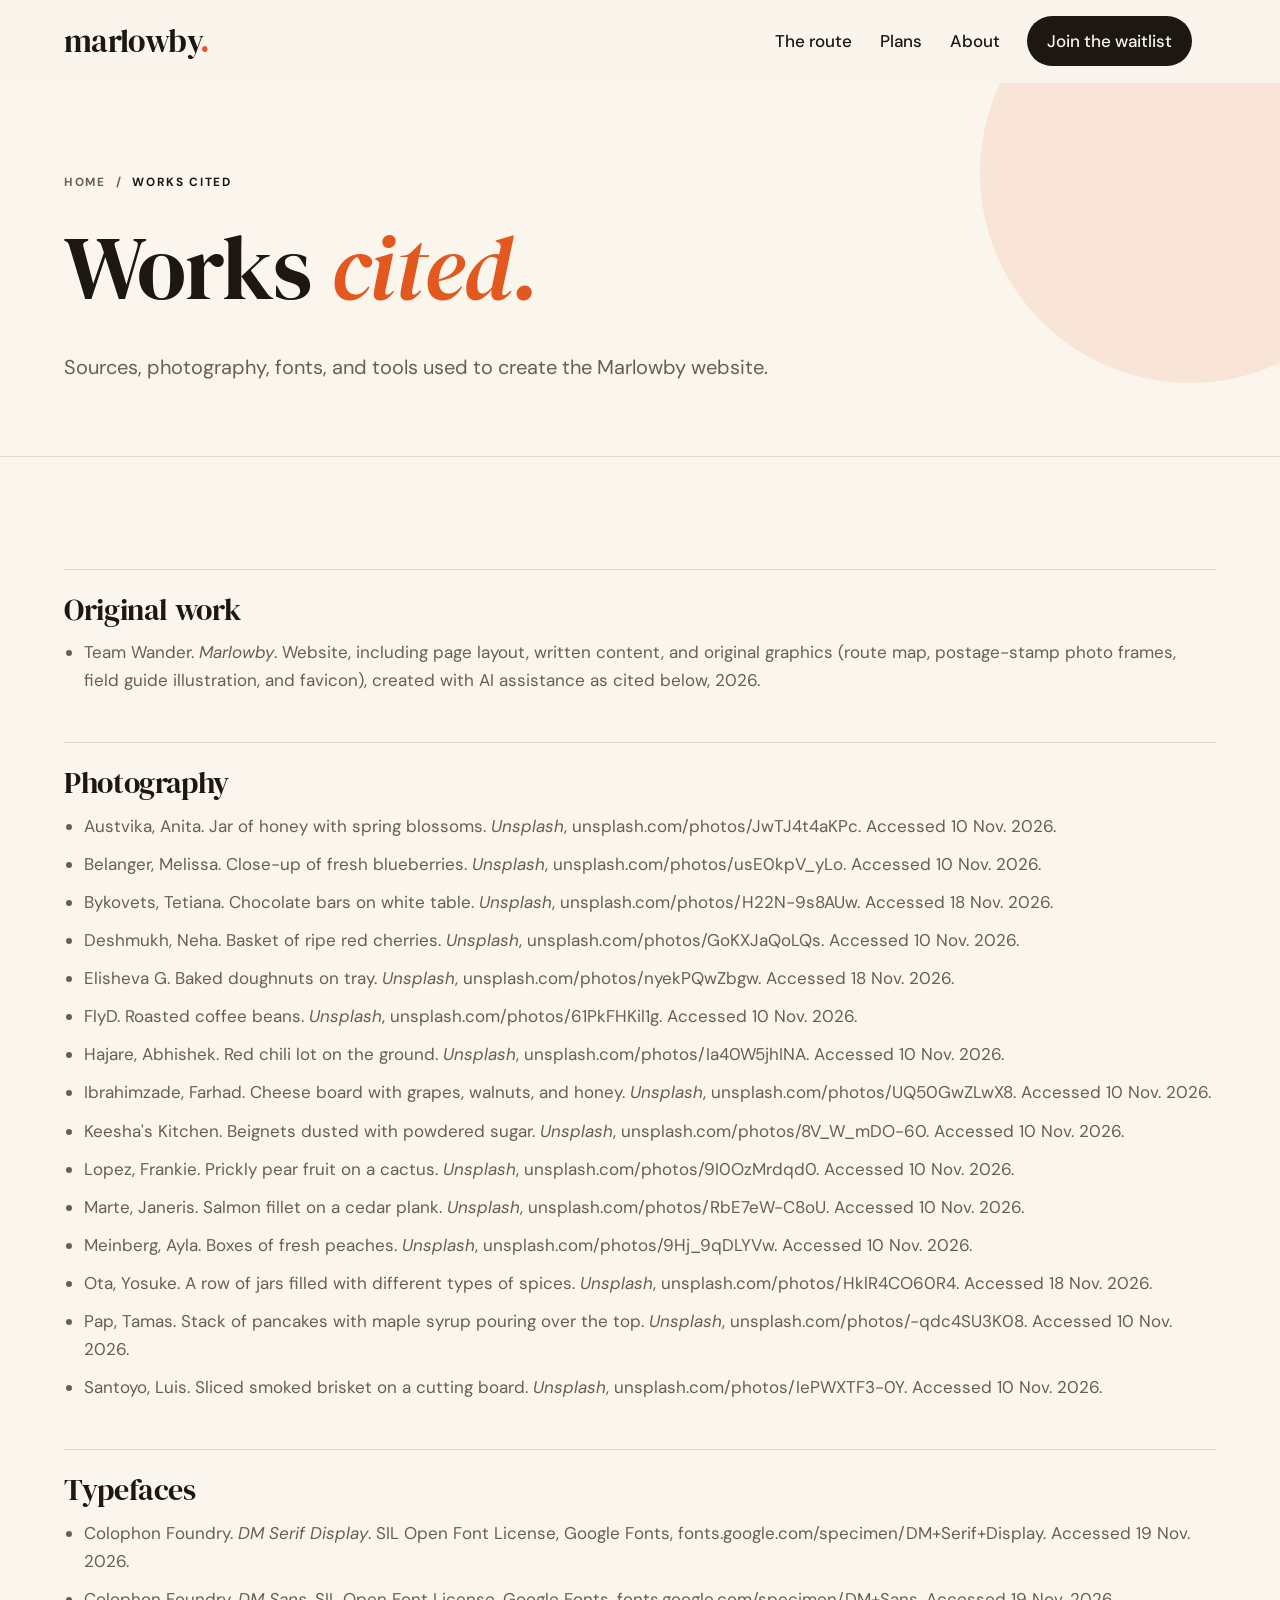
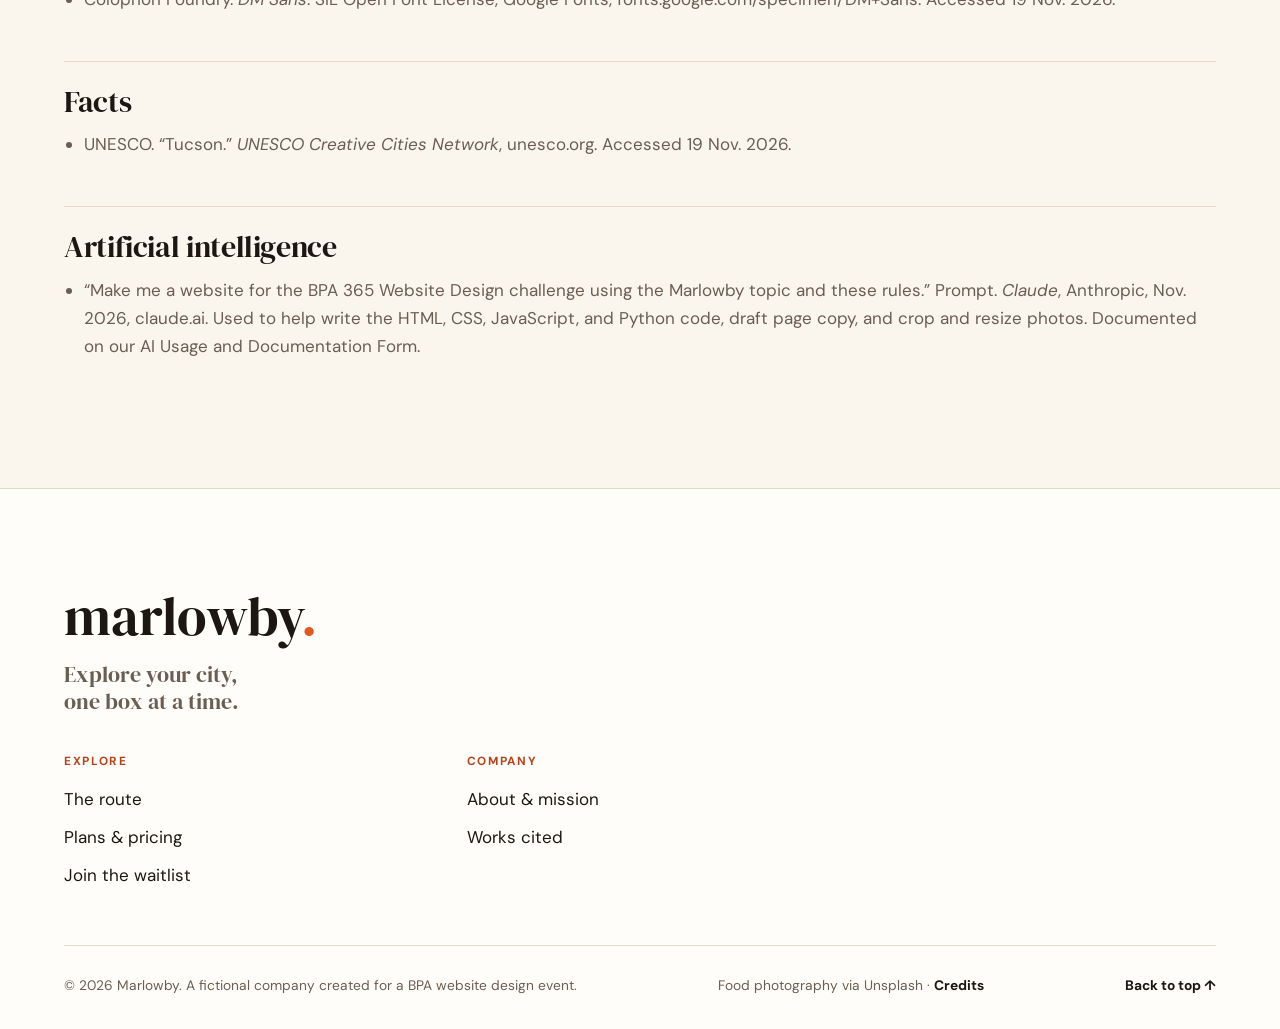
==== works-cited.html @ 443a0b16 "Add Marlowby website for BPA 365 Website Design and Development Team Static site (HTML, CSS, JavaScr" ====
<!doctype html>
<html lang="en">
  <head>
    <meta charset="utf-8">
    <meta name="viewport" content="width=device-width, initial-scale=1">
    <meta name="theme-color" content="#faf5ed">
    <meta name="description" content="Sources, photography, fonts, and tools used to create the Marlowby website.">
    <meta property="og:title" content="Works Cited — Marlowby">
    <meta property="og:description" content="Sources, photography, fonts, and tools used to create the Marlowby website.">
    <meta property="og:type" content="website">
    <title>Works Cited — Marlowby</title>
    <link rel="icon" href="images/favicon.svg" type="image/svg+xml">
    <link rel="preconnect" href="https://fonts.googleapis.com">
    <link rel="preconnect" href="https://fonts.gstatic.com" crossorigin>
    <link rel="stylesheet" href="https://fonts.googleapis.com/css2?family=DM+Sans:ital,wght@0,400..800;1,400&amp;family=DM+Serif+Display:ital@0;1&amp;display=swap">
    <link rel="stylesheet" href="css/styles.css">
    <script src="js/data.js" defer></script>
    <script src="js/main.js" defer></script>
  </head>
  <body>
    <a class="skip-link" href="#main">Skip to content</a>
    <header class="site-header">
      <a class="wordmark" href="index.html" aria-label="Marlowby home">marlowby<span>.</span></a>
      <nav class="primary-nav" id="primary-nav" aria-label="Main navigation">
        <a href="route.html">The route</a>
        <a href="plans.html">Plans</a>
        <a href="about.html">About</a>
        <a class="nav-cta" href="join.html">Join the waitlist</a>
      </nav>
      <div class="header-tools">
        <button class="menu-toggle" type="button" aria-expanded="false" aria-controls="primary-nav">
          <span class="menu-toggle-label">Menu</span><span class="menu-icon" aria-hidden="true"><i></i><i></i></span>
        </button>
      </div>
    </header>

    <main id="main" tabindex="-1">
      <header class="page-header">
        <div class="inner">
          <nav class="breadcrumb" aria-label="Breadcrumb"><a href="index.html">Home</a><span aria-hidden="true">/</span><span aria-current="page">Works cited</span></nav>
          <h1>Works <em>cited.</em></h1>
          <p class="lede">Sources, photography, fonts, and tools used to create the Marlowby website.</p>
        </div>
      </header>

      <section class="section section-sm">
        <div class="inner narrow cited">
          <h2>Original work</h2>
          <ul><li>Team Wander. <em>Marlowby</em>. Website, including page layout, written content, and original graphics (route map, postage-stamp photo frames, field guide illustration, and favicon), created with AI assistance as cited below, 2026.</li></ul>
          <h2>Photography</h2>
          <ul>
            <li>Austvika, Anita. Jar of honey with spring blossoms. <em>Unsplash</em>, unsplash.com/photos/JwTJ4t4aKPc. Accessed 10 Nov. 2026.</li>
            <li>Belanger, Melissa. Close-up of fresh blueberries. <em>Unsplash</em>, unsplash.com/photos/usE0kpV_yLo. Accessed 10 Nov. 2026.</li>
            <li>Bykovets, Tetiana. Chocolate bars on white table. <em>Unsplash</em>, unsplash.com/photos/H22N-9s8AUw. Accessed 18 Nov. 2026.</li>
            <li>Deshmukh, Neha. Basket of ripe red cherries. <em>Unsplash</em>, unsplash.com/photos/GoKXJaQoLQs. Accessed 10 Nov. 2026.</li>
            <li>Elisheva G. Baked doughnuts on tray. <em>Unsplash</em>, unsplash.com/photos/nyekPQwZbgw. Accessed 18 Nov. 2026.</li>
            <li>FlyD. Roasted coffee beans. <em>Unsplash</em>, unsplash.com/photos/61PkFHKil1g. Accessed 10 Nov. 2026.</li>
            <li>Hajare, Abhishek. Red chili lot on the ground. <em>Unsplash</em>, unsplash.com/photos/Ia40W5jhINA. Accessed 10 Nov. 2026.</li>
            <li>Ibrahimzade, Farhad. Cheese board with grapes, walnuts, and honey. <em>Unsplash</em>, unsplash.com/photos/UQ50GwZLwX8. Accessed 10 Nov. 2026.</li>
            <li>Keesha's Kitchen. Beignets dusted with powdered sugar. <em>Unsplash</em>, unsplash.com/photos/8V_W_mDO-60. Accessed 10 Nov. 2026.</li>
            <li>Lopez, Frankie. Prickly pear fruit on a cactus. <em>Unsplash</em>, unsplash.com/photos/9I0OzMrdqd0. Accessed 10 Nov. 2026.</li>
            <li>Marte, Janeris. Salmon fillet on a cedar plank. <em>Unsplash</em>, unsplash.com/photos/RbE7eW-C8oU. Accessed 10 Nov. 2026.</li>
            <li>Meinberg, Ayla. Boxes of fresh peaches. <em>Unsplash</em>, unsplash.com/photos/9Hj_9qDLYVw. Accessed 10 Nov. 2026.</li>
            <li>Ota, Yosuke. A row of jars filled with different types of spices. <em>Unsplash</em>, unsplash.com/photos/HklR4CO60R4. Accessed 18 Nov. 2026.</li>
            <li>Pap, Tamas. Stack of pancakes with maple syrup pouring over the top. <em>Unsplash</em>, unsplash.com/photos/-qdc4SU3K08. Accessed 10 Nov. 2026.</li>
            <li>Santoyo, Luis. Sliced smoked brisket on a cutting board. <em>Unsplash</em>, unsplash.com/photos/IePWXTF3-0Y. Accessed 10 Nov. 2026.</li>
          </ul>
          <h2>Typefaces</h2>
          <ul>
            <li>Colophon Foundry. <em>DM Serif Display</em>. SIL Open Font License, Google Fonts, fonts.google.com/specimen/DM+Serif+Display. Accessed 19 Nov. 2026.</li>
            <li>Colophon Foundry. <em>DM Sans</em>. SIL Open Font License, Google Fonts, fonts.google.com/specimen/DM+Sans. Accessed 19 Nov. 2026.</li>
          </ul>
          <h2>Facts</h2>
          <ul><li>UNESCO. “Tucson.” <em>UNESCO Creative Cities Network</em>, unesco.org. Accessed 19 Nov. 2026.</li></ul>
          <h2>Artificial intelligence</h2>
          <ul><li>“Make me a website for the BPA 365 Website Design challenge using the Marlowby topic and these rules.” Prompt. <em>Claude</em>, Anthropic, Nov. 2026, claude.ai. Used to help write the HTML, CSS, JavaScript, and Python code, draft page copy, and crop and resize photos. Documented on our AI Usage and Documentation Form.</li></ul>
        </div>
      </section>

    </main>
    <footer class="site-footer">
      <div class="footer-top">
        <div class="footer-brand">
          <a class="footer-big" href="index.html" aria-label="Marlowby home">marlowby<span>.</span></a>
          <p>Explore your city,<br>one box at a time.</p>
        </div>
        <nav class="footer-col" aria-label="Explore">
          <h2>Explore</h2>
          <a href="route.html">The route</a>
          <a href="plans.html">Plans &amp; pricing</a>
          <a href="join.html">Join the waitlist</a>
        </nav>
        <nav class="footer-col" aria-label="Company">
          <h2>Company</h2>
          <a href="about.html">About &amp; mission</a>
          <a href="works-cited.html">Works cited</a>
        </nav>
      </div>
      <div class="footer-bottom">
        <span>© 2026 Marlowby. A fictional company created for a BPA website design event.</span>
        <span>Food photography via Unsplash · <a href="works-cited.html">Credits</a></span>
        <a href="#main">Back to top ↑</a>
      </div>
    </footer>
  </body>
</html>
---- css/styles.css ----
/* ==========================================================================
   Marlowby — styles.css   (hand-written, no framework)
   1 Tokens · 2 Base · 3 Header · 4 Buttons · 5 Shared blocks · 6 Home
   7 Stamps & photo cards · 8 Route & map · 9 City · 10 Plans & finder
   11 Inner pages · 12 Forms · 13 Search · 14 Footer · 15 Motion
   ========================================================================== */

/* 1. Tokens */
:root {
  --paper: #faf5ed;
  --paper-2: #f3eadb;
  --card: #fffdf9;
  --ink: #1c1713;
  --ink-2: #2a221c;
  --muted: #6a5e54;
  --line: #e5d9c7;
  --orange: #e2581f;        /* brand orange: fills, large type */
  --orange-text: #b5431a;   /* orange for small text on paper (AA) */
  --orange-deep: #9c3714;
  --orange-soft: #fbe1d2;
  --cream: #fff4e8;
  --field-border: #cdbda6;
  --map-dot: #d6c3a8;
  /* "Band" sections (feature blocks) and "hot" sections (highlight blocks).
     Light mode keeps them beige and white; dark mode turns them brown and orange. */
  --band-bg: var(--card);
  --band-fg: var(--ink);
  --band-muted: var(--muted);
  --band-line: var(--line);
  --hot-bg: var(--paper-2);
  --hot-fg: var(--ink);
  --hot-accent: var(--orange-text);
  --cta-bg: var(--ink);
  --cta-fg: var(--paper);
  --header-bg: rgba(250, 245, 237, .95);
  color-scheme: light;

  --serif: "DM Serif Display", "Iowan Old Style", Georgia, serif;
  --sans: "DM Sans", system-ui, -apple-system, "Segoe UI", Roboto, sans-serif;
  --pad: clamp(20px, 5vw, 72px);
  --max: 1280px;
  --ease: cubic-bezier(.22, 1, .36, 1);
}

/* 2. Base */
*, *::before, *::after { box-sizing: border-box; }
html { scroll-behavior: smooth; scroll-padding-top: 96px; -webkit-text-size-adjust: 100%; }
body { margin: 0; background: var(--paper); color: var(--ink); font: 400 1.0625rem/1.65 var(--sans); -webkit-font-smoothing: antialiased; }
img { display: block; max-width: 100%; height: auto; }
a { color: inherit; text-underline-offset: 3px; }
p { margin: 0 0 1em; }
p:last-child { margin-bottom: 0; }
h1, h2, h3 { font-family: var(--serif); font-weight: 400; line-height: 1.02; letter-spacing: -0.012em; margin: 0 0 .45em; text-wrap: balance; }
h1 { font-size: clamp(3.1rem, 7.6vw, 6.8rem); line-height: .94; }
h2 { font-size: clamp(2.3rem, 4.8vw, 4rem); }
h3 { font-size: 1.6rem; line-height: 1.12; }
h1 em, h2 em { color: var(--orange); }
ul, ol { margin: 0; padding: 0; }
button, input, select { font: inherit; color: inherit; }
::selection { background: var(--orange); color: #fff; }
:focus-visible { outline: 3px solid var(--orange); outline-offset: 3px; }
main:focus { outline: none; }
.sr-only { position: absolute !important; width: 1px; height: 1px; margin: -1px; padding: 0; overflow: hidden; clip: rect(0 0 0 0); white-space: nowrap; border: 0; }
.skip-link { position: absolute; left: 16px; top: -80px; z-index: 100; padding: 12px 18px; background: var(--ink); color: var(--paper); font-weight: 600; text-decoration: none; }
.skip-link:focus { top: 12px; }

.section { padding: clamp(84px, 10vw, 144px) var(--pad); }
.section > .inner, .inner { max-width: var(--max); margin-inline: auto; }
.section-sm { padding-top: clamp(40px, 5vw, 64px); }
.tint { background: var(--paper-2); }
.ink { background: var(--band-bg); color: var(--band-fg); border-block: 1px solid var(--band-line); }
.ink h2 em, .ink h1 em { color: var(--orange-text); }
.orange { background: var(--hot-bg); color: var(--hot-fg); }
.orange h2 em { color: var(--hot-accent); }
.center { text-align: center; }
.lede { font-size: 1.18rem; color: var(--muted); max-width: 52ch; }
.ink .lede, .ink p { color: var(--band-muted); }
.fine { font-size: .9rem; color: var(--muted); margin-top: 28px; }
.gap-lg { margin-bottom: clamp(40px, 5vw, 64px); }

.label, .kicker, .eyebrow, .breadcrumb, .chip, .meta {
  font-family: var(--sans); font-size: .74rem; font-weight: 700; letter-spacing: .14em; text-transform: uppercase;
}
.kicker { display: flex; align-items: center; gap: 14px; margin-bottom: 32px; color: var(--muted); }
.kicker b { color: var(--orange-text); font-weight: 700; }
.kicker i { width: 56px; height: 1.5px; background: currentColor; opacity: .5; }
.ink .kicker { color: var(--band-muted); }
.ink .kicker b { color: var(--orange-text); }
.orange .kicker { color: var(--ink); }
.orange .kicker b, .join-copy .kicker b { color: var(--hot-accent); }
.join-copy .kicker { color: var(--hot-fg); }
.chip { display: inline-flex; align-items: center; gap: 10px; padding: 8px 14px 8px 10px; border-radius: 999px; background: var(--card); border: 1px solid var(--line); color: var(--ink); }
.chip .dot { width: 9px; height: 9px; border-radius: 50%; background: var(--orange); box-shadow: 0 0 0 0 rgba(226, 88, 31, .6); animation: pulse 2s infinite; }
@keyframes pulse { to { box-shadow: 0 0 0 10px rgba(226, 88, 31, 0); } }

.heading-row { display: grid; grid-template-columns: 1.15fr .85fr; gap: 28px 64px; align-items: end; margin-bottom: clamp(44px, 6vw, 72px); }
.heading-row h2 { margin: 0; }
.heading-row p { color: var(--muted); font-size: 1.12rem; max-width: 46ch; margin: 0; }
.ink .heading-row p { color: var(--band-muted); }
@media (max-width: 860px) { .heading-row { grid-template-columns: 1fr; } }

/* 3. Announcement & header */
.announcement { display: flex; justify-content: space-between; align-items: center; gap: 16px; flex-wrap: wrap; padding: 10px var(--pad); background: var(--hot-bg); color: var(--hot-fg); font-size: .88rem; font-weight: 500; border-bottom: 1px solid var(--line); }
.announcement p { margin: 0; }
.announcement a { font-weight: 700; text-decoration: none; }
.announcement a:hover { text-decoration: underline; }
.site-header { position: sticky; top: 0; z-index: 50; display: flex; align-items: center; gap: 24px; padding: 16px var(--pad); background: var(--header-bg); border-bottom: 1px solid transparent; transition: border-color .3s, padding .3s; }
.site-header.is-scrolled { border-bottom-color: var(--line); padding-block: 10px; }
.wordmark { font-family: var(--serif); font-size: 2rem; line-height: 1; text-decoration: none; letter-spacing: -0.02em; }
.wordmark span { color: var(--orange); }
.primary-nav { display: flex; align-items: center; gap: 2px; margin-left: auto; }
.primary-nav a { padding: 9px 13px; border-radius: 999px; font-weight: 500; text-decoration: none; transition: background-color .2s, color .2s; }
.primary-nav a:hover { background: var(--paper-2); }
.primary-nav a[aria-current="page"] { color: var(--orange-text); }
.primary-nav a[aria-current="page"]:not(.nav-cta) { text-decoration: underline; text-decoration-thickness: 2px; text-underline-offset: 7px; }
.primary-nav .nav-cta { margin-left: 12px; padding: 11px 20px; background: var(--cta-bg); color: var(--cta-fg); }
.primary-nav .nav-cta:hover, .primary-nav .nav-cta[aria-current="page"] { background: var(--orange); color: #1c1713; }
.header-tools { display: flex; align-items: center; gap: 8px; }
.icon-button { display: grid; place-items: center; width: 44px; height: 44px; border-radius: 50%; border: 1px solid var(--line); background: var(--card); text-decoration: none; transition: border-color .2s; }
.icon-button:hover, .icon-button[aria-current="page"] { border-color: var(--ink); }
.menu-toggle { display: none; align-items: center; gap: 10px; min-height: 44px; padding: 0 16px; border: 1px solid var(--ink); border-radius: 999px; background: transparent; font-weight: 700; cursor: pointer; }
.menu-icon { display: grid; gap: 5px; width: 18px; }
.menu-icon i { display: block; height: 2px; background: currentColor; transition: transform .3s var(--ease); }
.menu-toggle[aria-expanded="true"] .menu-icon i:first-child { transform: translateY(3.5px) rotate(45deg); }
.menu-toggle[aria-expanded="true"] .menu-icon i:last-child { transform: translateY(-3.5px) rotate(-45deg); }
@media (max-width: 1000px) {
  .menu-toggle { display: inline-flex; }
  .header-tools { margin-left: auto; }
  .primary-nav { position: absolute; top: 100%; left: 0; right: 0; display: none; flex-direction: column; align-items: stretch; gap: 0; padding: 8px var(--pad) 28px; background: var(--paper); border-bottom: 1px solid var(--line); box-shadow: 0 24px 40px -24px rgba(28, 23, 19, .35); }
  .primary-nav.is-open { display: flex; }
  .primary-nav a { padding: 14px 0; border-radius: 0; border-bottom: 1px solid var(--line); font-family: var(--serif); font-size: 1.7rem; }
  .primary-nav a:hover { background: none; color: var(--orange-text); }
  .primary-nav .nav-cta { margin: 20px 0 0; padding: 15px 20px; border: 0; border-radius: 999px; text-align: center; font-family: var(--sans); font-size: 1rem; }
}
@media (max-width: 520px) {
  .announcement { justify-content: center; text-align: center; }
  .announcement a { display: none; }
  .menu-toggle-label { display: none; }
  .menu-toggle { width: 44px; padding: 0; justify-content: center; }
  .wordmark { font-size: 1.7rem; }
}

/* 4. Buttons */
.button { display: inline-flex; align-items: center; justify-content: center; gap: 10px; min-height: 54px; padding: 14px 28px; border-radius: 999px; border: 1.5px solid transparent; font-weight: 700; text-decoration: none; cursor: pointer; transition: background-color .2s, color .2s, transform .2s var(--ease), box-shadow .2s; }
.button:hover { transform: translateY(-2px); }
.button-orange { background: var(--cta-bg); color: var(--cta-fg); }
.button-orange:hover { background: var(--orange); color: #1c1713; }
.button-ink { background: var(--ink); color: var(--paper); }
.button-ink:hover { background: var(--orange); color: #1c1713; }
.button-line { border-color: var(--ink); color: var(--ink); background: transparent; }
.button-line:hover { background: var(--ink); color: var(--paper); }
.button-cream { background: var(--cream); color: var(--ink); }
.button-cream:hover { background: var(--orange); }
.button-line-light { border-color: var(--band-fg); color: var(--band-fg); background: transparent; }
.button-line-light:hover { background: var(--band-fg); color: var(--band-bg); }
.button-block { width: 100%; }
.button:disabled { opacity: .6; cursor: wait; transform: none; }
.text-link { display: inline-flex; gap: 8px; font-weight: 700; color: var(--orange-text); text-decoration: none; border-bottom: 2px solid currentColor; padding-bottom: 2px; }
.text-link:hover { color: var(--ink); }
.ink .text-link { color: var(--orange-text); }
.ink .text-link:hover { color: var(--band-fg); }

/* 5. Shared blocks */
.page-header { padding: clamp(48px, 7vw, 104px) var(--pad) clamp(44px, 6vw, 72px); border-bottom: 1px solid var(--line); position: relative; overflow: hidden; }
.page-header .inner { position: relative; z-index: 1; }
.page-header h1 { font-size: clamp(3rem, 7vw, 6rem); max-width: 13ch; }
.page-header .lede { margin-top: 26px; font-size: 1.25rem; }
.page-header::after { content: ""; position: absolute; right: -120px; top: -120px; width: 420px; height: 420px; border-radius: 50%; background: var(--orange); opacity: .1; }
.breadcrumb { display: flex; flex-wrap: wrap; gap: 10px; color: var(--muted); margin-bottom: 34px; }
.breadcrumb a { text-decoration: none; }
.breadcrumb a:hover { color: var(--orange-text); text-decoration: underline; }
.breadcrumb [aria-current] { color: var(--ink); }

.marquee { overflow: hidden; background: var(--hot-bg); color: var(--hot-fg); padding: 20px 0; border-block: 1.5px solid var(--hot-fg); }
.marquee-track { display: flex; gap: 32px; width: max-content; animation: marquee 48s linear infinite; font-family: var(--serif); font-style: italic; font-size: clamp(1.8rem, 3.4vw, 2.8rem); white-space: nowrap; line-height: 1.1; }
.marquee-track span:nth-child(even) { font-style: normal; color: var(--hot-accent); }
@keyframes marquee { to { transform: translateX(-50%); } }
.marquee:hover .marquee-track { animation-play-state: paused; }

.numbered { list-style: none; display: grid; grid-template-columns: repeat(3, 1fr); border-top: 1.5px solid var(--ink); }
.numbered li { padding: 32px 32px 8px 0; }
.numbered li + li { padding-left: 32px; border-left: 1px solid var(--line); }
.numbered .num { display: block; font-family: var(--serif); font-size: 3.6rem; line-height: 1; color: var(--orange); margin-bottom: 18px; }
.numbered h3 { font-size: 1.9rem; }
.numbered p { color: var(--muted); }
.ink .numbered { border-top-color: var(--band-line); }
.ink .numbered li + li { border-left-color: var(--band-line); }
.numbered-4 { grid-template-columns: repeat(4, 1fr); }
@media (max-width: 1000px) { .numbered-4 { grid-template-columns: repeat(2, 1fr); } .numbered-4 li:nth-child(3) { padding-left: 0; border-left: 0; } .numbered-4 li:nth-child(n+3) { border-top: 1px solid var(--line); } }
@media (max-width: 760px) {
  .numbered, .numbered-4 { grid-template-columns: 1fr; }
  .numbered li + li { padding-left: 0; border-left: 0; border-top: 1px solid var(--line); }
  .ink .numbered li + li { border-top-color: var(--band-line); }
  .numbered li { padding-bottom: 24px; }
}

.cta-band { display: flex; justify-content: space-between; align-items: flex-end; gap: 32px; flex-wrap: wrap; padding: clamp(72px, 9vw, 120px) var(--pad); background: var(--hot-bg); color: var(--hot-fg); }
.cta-band h2 { margin: 0; max-width: 16ch; }
.cta-band h2 em { color: var(--hot-accent); }
.cta-band .label { display: block; margin-bottom: 18px; }
.cta-actions { display: flex; flex-wrap: wrap; gap: 12px; }

.info-grid { display: grid; grid-template-columns: repeat(4, 1fr); gap: 0; border-top: 1.5px solid var(--ink); }
.info-grid > div { padding: 28px 24px 28px 0; }
.info-grid > div + div { padding-left: 24px; border-left: 1px solid var(--line); }
.info-grid .label { color: var(--orange-text); display: block; margin-bottom: 10px; }
.info-grid h3 { font-size: 1.45rem; }
.info-grid p { color: var(--muted); }
@media (max-width: 960px) { .info-grid { grid-template-columns: 1fr 1fr; } .info-grid > div:nth-child(3) { padding-left: 0; border-left: 0; } .info-grid > div:nth-child(n+3) { border-top: 1px solid var(--line); } }
@media (max-width: 560px) { .info-grid { grid-template-columns: 1fr; } .info-grid > div + div { padding-left: 0; border-left: 0; border-top: 1px solid var(--line); } }

/* 6. Home */
.hero { display: grid; grid-template-columns: 1fr 1.02fr; gap: clamp(36px, 5vw, 88px); align-items: center; padding: clamp(36px, 5vw, 72px) var(--pad) clamp(72px, 8vw, 112px); max-width: calc(var(--max) + var(--pad) * 2); margin-inline: auto; }
.hero > * { min-width: 0; }
.hero h1 { margin: 28px 0 0; }
.hero-deck { font-size: 1.25rem; color: var(--muted); max-width: 40ch; margin: 30px 0 38px; }
.hero-actions { display: flex; flex-wrap: wrap; align-items: center; gap: 14px 26px; }
.hero-stats { list-style: none; display: flex; flex-wrap: wrap; gap: 0; margin-top: 48px; border-top: 1px solid var(--line); }
.hero-stats li { flex: 1 1 0; min-width: 88px; padding: 18px 18px 0 0; }
.hero-stats li + li { padding-left: 18px; border-left: 1px solid var(--line); }
.hero-stats strong { display: block; font-family: var(--serif); font-weight: 400; font-size: 2.3rem; line-height: 1; color: var(--orange-text); }
.hero-stats span { font-size: .92rem; color: var(--muted); }
.hero-media { position: relative; padding: 0 0 48px 48px; }
.hero-media::before { content: ""; position: absolute; left: 0; bottom: 0; width: 72%; height: 78%; background: var(--hot-bg); border: 1px solid var(--line); border-radius: 4px; }
.hero-photo { position: relative; aspect-ratio: 4 / 4.6; overflow: hidden; background: var(--paper-2); border-radius: 4px; box-shadow: 0 40px 70px -40px rgba(28, 23, 19, .55); }
.hero-photo img { width: 100%; height: 100%; object-fit: cover; }
.hero-card { position: absolute; left: 0; bottom: 0; z-index: 2; width: min(300px, 70%); padding: 20px 22px; background: var(--card); box-shadow: 0 24px 40px -22px rgba(28, 23, 19, .5); }
.hero-card .label { color: var(--orange-text); display: block; margin-bottom: 8px; }
.hero-card strong { display: block; font-family: var(--serif); font-weight: 400; font-size: 1.6rem; line-height: 1.1; margin-bottom: 6px; }
.hero-card p { font-size: .92rem; color: var(--muted); }
.hero-stamp { position: absolute; top: -42px; right: -26px; z-index: 2; width: 138px; height: 138px; display: grid; place-items: center; border-radius: 50%; background: var(--ink); color: var(--paper); }
.hero-stamp svg { position: absolute; inset: 0; animation: spin 26s linear infinite; }
.hero-stamp text { font: 700 9px var(--sans); letter-spacing: .06em; text-transform: uppercase; fill: var(--paper); }
.hero-stamp i { font-style: normal; font-size: 2rem; color: var(--orange); }
@keyframes spin { to { transform: rotate(360deg); } }
@media (max-width: 920px) {
  .hero { grid-template-columns: 1fr; }
  .hero-media { max-width: 560px; width: 100%; margin: 12px auto 0; padding: 0 0 36px 28px; }
  .hero-stamp { width: 108px; height: 108px; right: -6px; top: -30px; }
}

.idea-grid { display: grid; grid-template-columns: 1.1fr .9fr; gap: 32px 72px; margin-bottom: clamp(56px, 7vw, 88px); }
.idea-grid h2 { margin: 0; }
.idea-text { font-size: 1.18rem; color: var(--muted); }
.idea-text .text-link { margin-top: 12px; }
@media (max-width: 860px) { .idea-grid { grid-template-columns: 1fr; } }

.rail-wrap { position: relative; }
.rail { scroll-padding-inline: var(--pad); display: grid; grid-auto-flow: column; grid-auto-columns: clamp(250px, 26vw, 330px); gap: 22px; overflow-x: auto; scroll-snap-type: x mandatory; padding: 12px var(--pad) 28px; margin-inline: calc(var(--pad) * -1); scrollbar-width: thin; scrollbar-color: var(--orange) transparent; }
.rail > * { scroll-snap-align: start; }
.rail-controls { display: flex; gap: 10px; }
.rail-controls button { display: grid; place-items: center; width: 52px; height: 52px; border-radius: 50%; border: 1.5px solid var(--ink); background: transparent; font-size: 1.2rem; cursor: pointer; transition: background-color .2s, color .2s; }
.rail-controls button:hover { background: var(--ink); color: var(--paper); }
.rail-head { display: flex; justify-content: space-between; align-items: flex-end; gap: 24px; flex-wrap: wrap; margin-bottom: 36px; }
.rail-head h2 { margin: 0; }

.inside-grid { display: grid; grid-template-columns: repeat(4, 1fr); gap: 22px; }
.inside-card { display: flex; flex-direction: column; }
.inside-card:nth-child(even) { margin-top: 56px; }
.inside-photo { aspect-ratio: 4 / 5; overflow: hidden; background: var(--paper-2); margin-bottom: 18px; border-radius: 3px; position: relative; }
.inside-photo img { width: 100%; height: 100%; object-fit: cover; transition: transform .7s var(--ease); }
.inside-card:hover .inside-photo img { transform: scale(1.06); }
.inside-card .meta { display: flex; justify-content: space-between; color: var(--muted); margin-bottom: 10px; }
.inside-card .meta span:first-child { color: var(--orange-text); }
.inside-card p { color: var(--muted); }
@media (max-width: 960px) { .inside-grid { grid-template-columns: 1fr 1fr; } .inside-card:nth-child(even) { margin-top: 0; } }
@media (max-width: 520px) { .inside-grid { grid-template-columns: 1fr; } }

/* The field guide booklet, drawn in CSS */
.booklet { position: relative; aspect-ratio: 4 / 5; display: grid; place-items: center; background: var(--hot-bg); border: 1px solid var(--line); border-radius: 3px; margin-bottom: 18px; overflow: hidden; }
.booklet::before { content: ""; position: absolute; inset: 0; background: repeating-linear-gradient(0deg, transparent 0 22px, rgba(28, 23, 19, .07) 22px 23px); }
.booklet-cover { position: relative; width: 62%; aspect-ratio: 3 / 4; background: #fff4e8; color: #1c1713; padding: 16px 14px; display: flex; flex-direction: column; justify-content: space-between; box-shadow: 10px 12px 0 #1c1713; transform: rotate(-4deg); transition: transform .5s var(--ease); }
.inside-card:hover .booklet-cover, .booklet-hover:hover .booklet-cover { transform: rotate(0deg) translateY(-4px); }
.booklet-cover .label { font-size: .58rem; color: #b5431a; }
.booklet-cover strong { font-family: var(--serif); font-weight: 400; font-size: clamp(1.2rem, 2vw, 1.7rem); line-height: 1; margin-bottom: 6px; }
.booklet-cover span:last-child { font-size: .64rem; font-weight: 700; letter-spacing: .1em; }
.booklet-art { display: block; flex: 1; margin: 10px 0; border: 1.5px solid #1c1713; background: radial-gradient(circle at 70% 40%, var(--orange) 0 16%, transparent 17%), repeating-linear-gradient(-45deg, transparent 0 6px, rgba(226, 88, 31, .28) 6px 7px); }

.makers-band { display: grid; grid-template-columns: 1fr 1fr; gap: clamp(40px, 6vw, 96px); align-items: center; }
.stat-grid { list-style: none; display: grid; grid-template-columns: 1fr 1fr; border-top: 1.5px solid var(--ink); }
.stat-grid li { padding: 26px 22px 26px 0; border-bottom: 1px solid var(--line); }
.stat-grid li:nth-child(even) { padding: 26px 0 26px 22px; border-left: 1px solid var(--line); }
.stat-grid strong { display: block; font-family: var(--serif); font-weight: 400; font-size: clamp(2.4rem, 4.4vw, 3.4rem); line-height: 1; color: var(--orange-text); margin-bottom: 8px; }
.stat-grid span { color: var(--muted); }
@media (max-width: 860px) { .makers-band { grid-template-columns: 1fr; } }

.join-band { display: grid; grid-template-columns: 1fr 1fr; background: var(--hot-bg); }
.join-photo { position: relative; min-height: 640px; background: var(--paper-2); }
.join-photo img { position: absolute; inset: 0; width: 100%; height: 100%; object-fit: cover; }
.join-photo .note { position: absolute; left: 28px; bottom: 28px; padding: 14px 18px; background: #1c1713; color: #f6eee2; font-size: .76rem; font-weight: 700; letter-spacing: .16em; line-height: 1.5; }
.join-copy { padding: clamp(64px, 8vw, 120px) var(--pad); color: var(--hot-fg); }
.join-copy h2 em { color: var(--hot-accent); }
.join-copy > p { font-size: 1.15rem; max-width: 46ch; margin-bottom: 32px; }
@media (max-width: 960px) { .join-band { grid-template-columns: 1fr; } .join-photo { min-height: 340px; } }

/* 7. Stamp photo cards (original stamp frame around each food photo) */
.stamp-card { display: block; text-decoration: none; color: inherit; }
.stamp {
  position: relative; padding: 12px;
  background: radial-gradient(circle at 7px 7px, transparent 4.3px, var(--card) 4.8px) -7px -7px / 14px 14px;
  filter: drop-shadow(0 14px 18px rgba(28, 23, 19, .18));
  transition: transform .45s var(--ease);
}
.stamp-card:hover .stamp, .stamp-card:focus-visible .stamp { transform: rotate(-2deg) translateY(-6px); }
.stamp-frame { position: relative; aspect-ratio: 4 / 5; overflow: hidden; background: var(--paper-2); outline: 1.5px solid rgba(28, 23, 19, .85); outline-offset: -1px; }
.stamp-frame img { width: 100%; height: 100%; object-fit: cover; }
.stamp-frame::after { content: ""; position: absolute; inset: 0; background: linear-gradient(180deg, rgba(28, 23, 19, .55), transparent 28%, transparent 58%, rgba(28, 23, 19, .78)); pointer-events: none; }
.stamp-top, .stamp-bottom { position: absolute; left: 14px; right: 14px; z-index: 1; color: #fff; }
.stamp-top { top: 12px; display: flex; justify-content: space-between; font-size: .68rem; font-weight: 700; letter-spacing: .14em; }
.stamp-bottom { bottom: 14px; }
.stamp-bottom strong { display: block; font-family: var(--serif); font-weight: 400; font-size: 1.75rem; line-height: 1; }
.stamp-bottom span { font-size: .72rem; font-weight: 700; letter-spacing: .14em; text-transform: uppercase; opacity: .9; }
.postmark { position: absolute; right: -12px; top: 30%; z-index: 1; width: 88px; height: 88px; border-radius: 50%; border: 2px solid var(--orange); display: grid; place-items: center; text-align: center; color: var(--orange); background: rgba(255, 253, 249, .9); font-size: .54rem; font-weight: 800; letter-spacing: .12em; line-height: 1.45; transform: rotate(-12deg); }
.postmark::before { content: ""; position: absolute; inset: 5px; border-radius: 50%; border: 1px solid var(--orange); }
.stamp-info { padding: 18px 4px 0; }
.stamp-info .meta { display: flex; justify-content: space-between; color: var(--muted); margin-bottom: 6px; }
.stamp-info .meta span:first-child { color: var(--orange-text); }
.stamp-info p { color: var(--muted); font-size: .97rem; }
.stamp-card:hover h3 { color: var(--orange-text); }
.stamp-info h3 { transition: color .2s; margin-bottom: 4px; }
.stamp-lg .stamp { padding: 16px; background-position: -9px -9px; background-size: 18px 18px; background-image: radial-gradient(circle at 9px 9px, transparent 5.5px, var(--card) 6px); }
.stamp-lg .stamp-bottom strong { font-size: 2.4rem; }
.stamp-lg .postmark { width: 116px; height: 116px; font-size: .66rem; right: -20px; }

/* 8. Route & map */
.map-layout { display: grid; grid-template-columns: 1.55fr 1fr; gap: 28px; align-items: stretch; }
.map-layout > * { min-width: 0; }
.map-card { padding: clamp(16px, 3vw, 32px); background: var(--card); border: 1px solid var(--line); border-radius: 4px; }
.map { position: relative; aspect-ratio: 1000 / 560; }
.map-svg { position: absolute; inset: 0; width: 100%; height: 100%; }
.map-land { fill: var(--paper-2); stroke: var(--line); stroke-width: 2; stroke-linejoin: round; }
.map-svg pattern circle { fill: var(--map-dot); }
.map-pins { list-style: none; position: absolute; inset: 0; }
.map-pin { position: absolute; transform: translate(-50%, -50%); }
.map-pin:hover, .map-pin:focus-within { z-index: 2; }
.map-pin button { display: grid; place-items: center; width: 38px; height: 38px; border-radius: 50%; border: 2px solid var(--ink); background: var(--card); color: var(--ink); font: 700 .82rem/1 var(--sans); cursor: pointer; transition: transform .2s var(--ease), background-color .2s, color .2s; }
.map-pin button:hover { transform: scale(1.12); }
.map-pin button[aria-pressed="true"] { background: var(--orange); color: #1c1713; border-color: var(--ink); transform: scale(1.22); box-shadow: 0 0 0 7px rgba(226, 88, 31, .22); }
.map-label { position: absolute; left: 50%; top: calc(100% + 8px); transform: translateX(-50%); white-space: nowrap; padding: 4px 9px; background: var(--ink); color: var(--paper); font-size: .76rem; font-weight: 700; pointer-events: none; opacity: 0; transition: opacity .2s; }
.map-pin button:hover + .map-label, .map-pin button:focus-visible + .map-label, .map-pin button[aria-pressed="true"] + .map-label { opacity: 1; }
.map-caption { margin-top: 16px; font-size: .86rem; color: var(--muted); }
@media (max-width: 600px) { .map-pin button { width: 26px; height: 26px; font-size: .66rem; border-width: 1.5px; } .map-label { display: none; } }
.preview { display: flex; flex-direction: column; background: var(--band-bg); color: var(--band-fg); border: 1px solid var(--band-line); border-radius: 4px; overflow: hidden; }
.preview-photo { aspect-ratio: 16 / 10; background: var(--paper-2); position: relative; overflow: hidden; }
.preview-photo img { width: 100%; height: 100%; object-fit: cover; }
.preview-body { padding: 26px 28px 30px; display: flex; flex-direction: column; flex: 1; }
.preview .label { color: var(--orange-text); }
.preview h3 { font-size: clamp(2rem, 3.4vw, 2.6rem); margin: 8px 0 6px; }
.preview-theme { font-family: var(--serif); font-style: italic; font-size: 1.2rem; color: var(--band-muted); }
.preview ul { list-style: none; display: flex; flex-wrap: wrap; gap: 8px; margin: 20px 0 24px; }
.preview li { padding: 6px 12px; border: 1px solid var(--band-line); border-radius: 999px; font-size: .88rem; }
.preview .text-link { margin-top: auto; align-self: flex-start; }
.preview.is-changing .preview-body > *, .preview.is-changing .preview-photo img { animation: fadeUp .45s var(--ease); }
@keyframes fadeUp { from { opacity: 0; transform: translateY(8px); } }
@media (max-width: 960px) { .map-layout { grid-template-columns: 1fr; } }

.filter-bar { display: flex; flex-wrap: wrap; align-items: center; gap: 8px; margin-bottom: 36px; }
.filter-bar button { min-height: 44px; padding: 8px 20px; border: 1.5px solid var(--line); border-radius: 999px; background: var(--card); font-weight: 700; cursor: pointer; transition: border-color .2s; }
.filter-bar button:hover { border-color: var(--ink); }
.filter-bar button[aria-pressed="true"] { background: var(--ink); border-color: var(--ink); color: var(--paper); }
.filter-count { margin: 0 0 0 auto; color: var(--muted); }
@media (max-width: 640px) { .filter-count { width: 100%; margin: 8px 0 0; } }
.stamp-grid { display: grid; grid-template-columns: repeat(4, minmax(0, 1fr)); gap: 44px 28px; }
.stamp-grid .is-hidden { display: none; }
@media (max-width: 1060px) { .stamp-grid { grid-template-columns: repeat(3, 1fr); } }
@media (max-width: 760px) { .stamp-grid { grid-template-columns: repeat(2, minmax(0, 1fr)); gap: 32px 16px; } .stamp-grid .postmark { display: none; } .stamp-grid .stamp-bottom strong { font-size: 1.3rem; } }

/* 9. City page */
.city-hero { display: grid; grid-template-columns: 1.25fr 1fr; gap: clamp(36px, 6vw, 96px); align-items: center; }
.city-hero h1 { margin: 22px 0 0; }
.city-hero h1 span { color: var(--muted); font-style: italic; }
.city-hero .stamp-lg { max-width: 400px; width: 100%; justify-self: end; transform: rotate(3deg); }
@media (max-width: 860px) { .city-hero { grid-template-columns: 1fr; } .city-hero .stamp-lg { justify-self: start; max-width: 300px; } }
.find-list { list-style: none; display: grid; grid-template-columns: 1fr 1fr; border-top: 1.5px solid var(--ink); counter-reset: find; }
.find-list li { position: relative; padding: 30px 32px 30px 64px; border-bottom: 1px solid var(--line); counter-increment: find; }
.find-list li::before { content: "0" counter(find); position: absolute; left: 0; top: 30px; font-family: var(--serif); font-size: 2.2rem; line-height: 1; color: var(--orange); }
.find-list li:nth-child(even) { border-left: 1px solid var(--line); padding-left: 96px; }
.find-list li:nth-child(even)::before { left: 32px; }
.find-list .label { color: var(--orange-text); display: block; margin-bottom: 8px; }
.find-list h3 { font-size: 1.9rem; margin-bottom: 6px; }
.find-list p { color: var(--muted); }
@media (max-width: 700px) { .find-list { grid-template-columns: 1fr; } .find-list li:nth-child(n) { border-left: 0; padding: 26px 0 26px 56px; } .find-list li:nth-child(n)::before { left: 0; top: 26px; } }
.story-grid { display: grid; grid-template-columns: 1.2fr .8fr; gap: clamp(40px, 6vw, 96px); }
.story-text p:first-child { font-family: var(--serif); font-size: clamp(1.5rem, 2.6vw, 2.1rem); line-height: 1.28; color: var(--band-fg); }
.story-text p + p { margin-top: 24px; font-size: 1.1rem; }
.guide-notes { margin: 0; align-self: end; border-top: 1px solid var(--band-line); }
.guide-notes div { padding: 22px 0; border-bottom: 1px solid var(--band-line); }
.guide-notes dt { font-size: .72rem; font-weight: 700; letter-spacing: .14em; text-transform: uppercase; color: var(--orange-text); margin-bottom: 6px; }
.guide-notes dd { margin: 0; font-family: var(--serif); font-size: 1.4rem; line-height: 1.25; color: var(--band-fg); }
@media (max-width: 860px) { .story-grid { grid-template-columns: 1fr; } }
.pager { display: grid; grid-template-columns: 1fr 1fr; gap: 16px; }
.pager a { display: grid; grid-template-columns: 76px 1fr; gap: 18px; align-items: center; padding: 14px; border: 1px solid var(--line); background: var(--card); text-decoration: none; transition: border-color .2s, transform .3s var(--ease); }
.pager a:hover { border-color: var(--ink); transform: translateY(-3px); }
.pager img, .pager .thumb { width: 76px; height: 76px; object-fit: cover; background: var(--paper-2); }
.pager .label { color: var(--orange-text); display: block; margin-bottom: 4px; }
.pager strong { font-family: var(--serif); font-weight: 400; font-size: 1.6rem; line-height: 1.1; }
.pager .next { grid-template-columns: 1fr 76px; text-align: right; }
.pager .next img, .pager .next .thumb { order: 2; }
@media (max-width: 640px) { .pager { grid-template-columns: 1fr; } }
.credit { font-size: .82rem; color: var(--muted); margin-top: 18px; }

/* 10. Plans & plan finder */
.plan-cards { display: grid; grid-template-columns: repeat(3, 1fr); gap: 20px; align-items: stretch; }
.plan-card { display: flex; flex-direction: column; padding: 34px; background: var(--card); border: 1.5px solid var(--line); border-radius: 4px; transition: transform .3s var(--ease), border-color .3s; }
.plan-card:hover { transform: translateY(-4px); border-color: var(--ink); }
.plan-card.is-featured { background: var(--band-bg); color: var(--band-fg); border-color: var(--ink); box-shadow: 10px 10px 0 var(--line); }
.plan-top { display: flex; justify-content: space-between; align-items: center; gap: 10px; margin-bottom: 26px; }
.plan-top .label { color: var(--muted); }
.plan-card.is-featured .plan-top .label { color: var(--band-muted); }
.badge { padding: 6px 11px; background: var(--orange); color: #1c1713; font-size: .68rem; font-weight: 800; letter-spacing: .12em; text-transform: uppercase; }
.plan-card h3 { font-size: 2.4rem; margin-bottom: 4px; }
.price { display: flex; align-items: baseline; gap: 8px; margin: 22px 0 6px; }
.price strong { font-family: var(--serif); font-weight: 400; font-size: 4rem; line-height: .9; color: var(--orange-text); }
.plan-card.is-featured .price strong { color: var(--orange-text); }
.price span { color: var(--muted); font-weight: 600; }
.plan-card.is-featured .price span, .plan-card.is-featured .billing { color: var(--band-muted); }
.billing { color: var(--muted); font-size: .94rem; min-height: 1.6em; margin-bottom: 26px; }
.save { display: inline-block; margin-left: 6px; padding: 2px 8px; background: var(--orange-soft); color: var(--orange-text); font-size: .78rem; font-weight: 800; border-radius: 999px; }
.plan-card .button { margin-top: auto; }
.plan-card.is-featured .button-ink { background: var(--cta-bg); color: var(--cta-fg); }
.plan-card.is-featured .button-ink:hover { background: var(--orange); color: #1c1713; }
.plan-card ul { list-style: none; display: grid; gap: 10px; margin-top: 26px; padding-top: 22px; border-top: 1px solid var(--line); color: var(--muted); }
.plan-card.is-featured ul { border-top-color: var(--band-line); color: var(--band-muted); }
.plan-card li { display: flex; gap: 10px; }
.plan-card li::before { content: "✳"; color: var(--orange); font-size: .8rem; padding-top: 3px; }
@media (max-width: 960px) { .plan-cards { grid-template-columns: 1fr; max-width: 560px; margin-inline: auto; } }

.finder { display: grid; grid-template-columns: 1fr 1fr; gap: 0; border: 1.5px solid var(--ink); border-radius: 4px; overflow: hidden; background: var(--card); }
.finder-controls { padding: clamp(28px, 4vw, 48px); }
.finder fieldset { border: 0; padding: 0; margin: 0 0 28px; }
.finder legend { font-size: .74rem; font-weight: 700; letter-spacing: .14em; text-transform: uppercase; color: var(--orange-text); margin-bottom: 14px; padding: 0; }
.finder-options { display: grid; gap: 10px; }
.finder-option { position: relative; display: grid; grid-template-columns: 22px 1fr auto; gap: 14px; align-items: center; padding: 16px 18px; border: 1.5px solid var(--line); border-radius: 4px; cursor: pointer; transition: border-color .2s, background-color .2s; }
.finder-option:hover { border-color: var(--ink); }
.finder-option input { width: 20px; height: 20px; accent-color: var(--orange); margin: 0; }
.finder-option strong { font-family: var(--serif); font-weight: 400; font-size: 1.4rem; line-height: 1; }
.finder-option span { font-size: .9rem; color: var(--muted); }
.finder-option b { font-family: var(--serif); font-weight: 400; font-size: 1.3rem; }
.finder-option:has(input:checked) { border-color: var(--ink); background: var(--orange-soft); }
.finder .field select { max-width: 100%; }
.finder-check { display: flex; gap: 12px; align-items: center; font-weight: 600; cursor: pointer; }
.finder-check input { width: 20px; height: 20px; accent-color: var(--orange); }
.finder-result { padding: clamp(28px, 4vw, 48px); background: var(--band-bg); color: var(--band-fg); border-left: 1.5px solid var(--ink); display: flex; flex-direction: column; }
.finder-result .label { color: var(--orange-text); }
.finder-total { display: flex; align-items: baseline; flex-wrap: wrap; gap: 6px 14px; margin: 14px 0 6px; }
.finder-total strong { font-family: var(--serif); font-weight: 400; font-size: clamp(3.6rem, 6vw, 5rem); line-height: .9; color: var(--orange-text); }
.finder-total span { color: var(--band-muted); font-weight: 600; }
.finder-sub { color: var(--band-muted); margin-bottom: 26px; }
.finder-route { list-style: none; display: grid; grid-template-columns: repeat(auto-fill, minmax(150px, 1fr)); gap: 8px; margin-bottom: 28px; }
.finder-route li { display: grid; grid-template-columns: 40px 1fr; gap: 10px; align-items: center; padding: 6px; border: 1px solid var(--band-line); border-radius: 4px; font-size: .9rem; line-height: 1.2; }
.finder-route img { width: 40px; height: 40px; object-fit: cover; border-radius: 2px; background: var(--paper-2); }
.thumb-2028 { display: grid; place-items: center; width: 40px; height: 40px; border-radius: 2px; background: var(--orange); color: #1c1713; font-size: .62rem; font-weight: 800; }
.finder-route small { display: block; color: var(--band-muted); font-size: .72rem; font-weight: 700; letter-spacing: .1em; text-transform: uppercase; }
.finder-result .button { margin-top: auto; }
@media (max-width: 900px) { .finder { grid-template-columns: 1fr; } }

.table-wrap { position: relative; overflow-x: auto; border-top: 1.5px solid var(--ink); }
.compare { width: 100%; min-width: 640px; border-collapse: collapse; }
.compare th, .compare td { padding: 18px 16px; text-align: left; border-bottom: 1px solid var(--line); vertical-align: top; }
.compare thead th { font-family: var(--serif); font-weight: 400; font-size: 1.6rem; }
.compare tbody th { font-weight: 700; }
.compare td { color: var(--muted); }
.compare td:nth-child(3), .compare th:nth-child(3) { background: var(--orange-soft); color: var(--ink); }

.split-photo { display: grid; grid-template-columns: 1fr 1fr; }
.split-photo .photo { position: relative; min-height: 560px; background: var(--paper-2); }
.split-photo .photo img { position: absolute; inset: 0; width: 100%; height: 100%; object-fit: cover; }
.split-photo .copy { padding: clamp(64px, 8vw, 120px) var(--pad); }
.split-photo .copy > p { font-size: 1.15rem; max-width: 46ch; }
@media (max-width: 900px) { .split-photo { grid-template-columns: 1fr; } .split-photo .photo { min-height: 320px; } }
.ticks { list-style: none; display: grid; gap: 12px; margin: 28px 0 36px; }
.ticks li { display: flex; gap: 12px; font-weight: 600; }
.ticks li::before { content: "✳"; color: var(--orange); }
.orange .ticks li::before { color: var(--hot-accent); }

/* 11. Inner pages */
.two-col { display: grid; grid-template-columns: 1.1fr .9fr; gap: clamp(40px, 6vw, 96px); align-items: start; }
.two-col > * { min-width: 0; }
@media (max-width: 860px) { .two-col { grid-template-columns: 1fr; } }
.prose { font-size: 1.12rem; }
.prose p { color: var(--muted); }
.photo-frame { margin: 0; }
.photo-frame .ph { position: relative; aspect-ratio: 4 / 5; overflow: hidden; background: var(--paper-2); border-radius: 3px; }
.photo-frame img { width: 100%; height: 100%; object-fit: cover; }
.photo-frame figcaption { margin-top: 12px; font-family: var(--serif); font-style: italic; color: var(--muted); }
.timeline { list-style: none; display: grid; grid-template-columns: repeat(5, 1fr); gap: 20px; position: relative; }
.timeline::before { content: ""; position: absolute; left: 0; right: 0; top: 28px; border-top: 1.5px dashed var(--band-line); }
.timeline li { position: relative; }
.timeline .day { display: inline-grid; place-items: center; min-width: 56px; height: 56px; padding: 0 10px; border-radius: 999px; background: var(--ink); color: var(--paper); font-weight: 800; margin-bottom: 18px; }
.timeline h3 { font-size: 1.4rem; }
.timeline p { color: var(--band-muted); font-size: .97rem; }
@media (max-width: 860px) {
  .timeline { grid-template-columns: 1fr; gap: 26px; }
  .timeline::before { left: 28px; right: auto; top: 0; bottom: 0; border-top: 0; border-left: 1.5px dashed var(--band-line); }
  .timeline li { display: grid; grid-template-columns: 56px 1fr; column-gap: 20px; }
  .timeline .day { grid-row: span 2; margin: 0; }
}
.guide-layout { display: grid; grid-template-columns: .8fr 1.2fr; gap: clamp(32px, 6vw, 96px); align-items: center; }
.guide-layout .booklet { margin: 0; }
.guide-list { list-style: none; border-top: 1.5px solid var(--ink); }
.guide-list li { display: grid; grid-template-columns: 56px 1fr; gap: 16px; padding: 24px 0; border-bottom: 1px solid var(--line); }
.guide-list li > span { font-family: var(--serif); font-size: 1.7rem; color: var(--orange); line-height: 1.1; }
.guide-list h3 { font-size: 1.5rem; margin-bottom: 4px; }
.guide-list p { color: var(--muted); }
@media (max-width: 860px) { .guide-layout { grid-template-columns: 1fr; } .guide-layout .booklet { max-width: 360px; } }
.mission { padding: clamp(84px, 10vw, 144px) var(--pad); background: var(--hot-bg); color: var(--hot-fg); }
.mission blockquote { margin: 0 auto; max-width: var(--max); font-family: var(--serif); font-size: clamp(2.2rem, 4.8vw, 4rem); line-height: 1.08; }
.mission blockquote span { display: block; max-width: 22ch; }
.mission em { color: var(--hot-accent); }
.mission .label { display: block; max-width: var(--max); margin: 0 auto 26px; }
.form-card { padding: clamp(28px, 4vw, 44px); background: var(--card); border: 1.5px solid var(--ink); border-radius: 4px; }
.next-steps { padding: 28px; border: 1px solid var(--line); background: var(--card); border-radius: 4px; }
.next-steps h2 { font-size: 1.7rem; }
.next-steps ol { padding-left: 1.2em; display: grid; gap: 8px; color: var(--muted); }
.cited h2 { font-size: 1.9rem; margin-top: 48px; padding-top: 24px; border-top: 1px solid var(--line); }
.cited ul { padding-left: 1.2em; display: grid; gap: 10px; color: var(--muted); }
.cited li { overflow-wrap: anywhere; }
.narrow { max-width: 860px; }

/* 12. Forms */
.signup-form { display: grid; gap: 18px; }
.field-row { display: grid; grid-template-columns: 1fr 1fr; gap: 16px; }
@media (max-width: 520px) { .field-row { grid-template-columns: 1fr; } }
.field { display: grid; gap: 6px; }
.field label { font-weight: 700; font-size: .92rem; }
.req { color: var(--orange-text); }
.optional { font-weight: 400; opacity: .75; }
.field input, .field select { width: 100%; min-height: 52px; padding: 12px 14px; border: 1.5px solid var(--field-border); border-radius: 4px; background: var(--paper); color: var(--ink); }
.field select { appearance: none; padding-right: 42px; background: var(--paper) url("data:image/svg+xml,%3Csvg xmlns='http://www.w3.org/2000/svg' viewBox='0 0 16 16'%3E%3Cpath d='M4 6l4 4 4-4' fill='none' stroke='%231c1713' stroke-width='1.8'/%3E%3C/svg%3E") no-repeat right 14px center / 16px; }
.field input:focus, .field select:focus { outline: none; border-color: var(--ink); box-shadow: 0 0 0 3px rgba(226, 88, 31, .35); }
.field input[aria-invalid="true"] { border-color: #a32a14; box-shadow: 0 0 0 3px rgba(163, 42, 20, .2); }
.check { display: flex; gap: 12px; align-items: flex-start; font-size: .95rem; cursor: pointer; }
.check input { width: 20px; height: 20px; margin: 2px 0 0; accent-color: var(--ink); flex: none; }
.form-message { margin: 0; font-weight: 700; }
.form-message:empty { display: none; }
.form-message.is-error { color: #8f2410; }
.privacy-note { margin: 0; font-size: .85rem; text-align: center; opacity: .8; }
.form-success { padding: 8px 0; }
.form-success:focus { outline: none; }
.form-success h3 { font-size: 2.3rem; }
.join-copy .field input, .join-copy .field select { background-color: var(--card); border-color: var(--hot-fg); color: var(--ink); }
.join-copy .req { color: var(--hot-fg); }
.join-copy .form-message.is-error { color: #1c1713; background: #fff4e8; padding: 8px 12px; border-left: 4px solid var(--ink); }
.join-copy :focus-visible { outline-color: var(--hot-fg); }
.join-copy .field input:focus, .join-copy .field select:focus { box-shadow: 0 0 0 3px rgba(28, 23, 19, .35); }

/* 13. Search & misc */
.search-form { display: flex; border: 1.5px solid var(--ink); background: var(--card); border-radius: 4px; overflow: hidden; }
.search-form input { flex: 1; width: 100%; min-width: 0; min-height: 52px; padding: 10px 16px; border: 0; background: transparent; }
.search-form input:focus { outline: none; }
.search-form:focus-within { box-shadow: 0 0 0 3px rgba(226, 88, 31, .35); }
.search-form button { padding: 0 22px; border: 0; background: var(--ink); color: var(--paper); font-weight: 700; cursor: pointer; }
.search-form button:hover { background: var(--orange); color: #1c1713; }
.search-form-large input { min-height: 66px; font-size: 1.2rem; }
.search-summary { margin: 28px 0 12px; color: var(--muted); }
.results { list-style: none; border-top: 1.5px solid var(--ink); }
.results a { display: grid; grid-template-columns: 88px 1fr; gap: 20px; align-items: center; padding: 22px 0; border-bottom: 1px solid var(--line); text-decoration: none; }
.results a.no-thumb { grid-template-columns: 1fr; }
.results img { width: 88px; height: 88px; object-fit: cover; background: var(--paper-2); }
.results .label { color: var(--orange-text); }
.results h2 { font-size: 1.8rem; margin: 6px 0 4px; transition: color .2s; }
.results a:hover h2 { color: var(--orange-text); }
.results p { color: var(--muted); }
.results mark { background: var(--orange-soft); color: inherit; }
.chips { display: flex; flex-wrap: wrap; gap: 8px; margin-top: 28px; }
.chips a { padding: 10px 16px; border: 1.5px solid var(--line); background: var(--card); border-radius: 999px; text-decoration: none; font-weight: 600; }
.chips a:hover { border-color: var(--ink); }

/* Photo fallback if an image can't load */
.photo-missing { background: repeating-linear-gradient(-45deg, var(--paper-2) 0 14px, var(--line) 14px 15px) !important; }
.photo-missing img { visibility: hidden; }
.photo-missing::before { content: attr(data-alt); position: absolute; inset: 0; z-index: 0; display: grid; place-items: center; padding: 20px; text-align: center; font-family: var(--serif); font-style: italic; font-size: 1.1rem; line-height: 1.3; color: var(--muted); }

/* 14. Footer */
.site-footer { background: var(--band-bg); color: var(--band-fg); border-top: 1px solid var(--line); padding: clamp(64px, 8vw, 104px) var(--pad) 32px; }
.footer-top { display: grid; grid-template-columns: 2fr 1fr 1fr 1.3fr; gap: 40px 56px; padding-bottom: 56px; border-bottom: 1px solid var(--band-line); max-width: var(--max); margin-inline: auto; }
.footer-top > * { min-width: 0; }
.footer-big { display: inline-block; font-family: var(--serif); font-size: clamp(2.6rem, 4.2vw, 4rem); line-height: .9; text-decoration: none; }
.footer-big span { color: var(--orange); }
.footer-brand p { margin-top: 18px; color: var(--band-muted); font-family: var(--serif); font-size: 1.35rem; line-height: 1.25; }
.footer-col { display: grid; gap: 10px; align-content: start; }
.footer-col h2 { font-family: var(--sans); font-size: .74rem; font-weight: 700; letter-spacing: .14em; text-transform: uppercase; color: var(--orange-text); margin-bottom: 8px; }
.footer-col a { width: fit-content; text-decoration: none; }
.footer-col a:hover { color: var(--orange-text); text-decoration: underline; }
.site-footer .search-form { border-color: var(--band-line); background: transparent; }
.site-footer .search-form input { color: var(--band-fg); }
.site-footer .search-form input::placeholder { color: var(--band-muted); }
.site-footer .search-form button { background: var(--cta-bg); color: var(--cta-fg); }
.site-footer .search-form button:hover { background: var(--orange); color: #1c1713; }
.footer-bottom { display: flex; justify-content: space-between; flex-wrap: wrap; gap: 12px 32px; padding-top: 28px; font-size: .86rem; color: var(--band-muted); max-width: var(--max); margin-inline: auto; }
.footer-bottom a { color: var(--band-fg); font-weight: 700; text-decoration: none; }
.footer-bottom a:hover { color: var(--orange-text); }
@media (max-width: 1400px) { .footer-top { grid-template-columns: 1fr 1fr 1fr; } .footer-brand { grid-column: 1 / -1; } }
@media (max-width: 760px) { .footer-top { grid-template-columns: 1fr 1fr; } }
@media (max-width: 560px) { .footer-top { grid-template-columns: 1fr; } }
.ink :focus-visible, .site-footer :focus-visible, .preview :focus-visible, .finder-result :focus-visible { outline-color: var(--orange); }
.orange :focus-visible, .cta-band :focus-visible, .mission :focus-visible { outline-color: var(--ink); }

/* 15. Motion */
.js .reveal { opacity: 0; transform: translateY(26px); transition: opacity .8s var(--ease), transform .8s var(--ease); }
.js .reveal.is-visible { opacity: 1; transform: none; }
@media (prefers-reduced-motion: reduce) {
  *, *::before, *::after { animation: none !important; transition: none !important; scroll-behavior: auto !important; }
  .js .reveal { opacity: 1; transform: none; }
}
@media print { .announcement, .site-header, .site-footer, .cta-band, .signup-form, .filter-bar, .marquee { display: none !important; } body { background: #fff; } }
@media (max-width: 760px) { .stamp-info .meta { flex-wrap: wrap; gap: 0 8px; font-size: .64rem; } }



/* ---------- City box page: simple, contents first ---------- */
.city-top { display: grid; grid-template-columns: minmax(0, 1fr) minmax(0, .9fr); gap: clamp(28px, 5vw, 72px); align-items: center; }
.city-when { font-weight: 700; color: var(--orange-text); margin: 18px 0 6px; }
.city-actions { margin-top: 28px; }
.city-photo { margin: 0; }
.city-photo img { width: 100%; aspect-ratio: 4 / 3; object-fit: cover; border-radius: 10px; display: block; }
.box-contents-head { display: flex; justify-content: space-between; align-items: baseline; gap: 16px; flex-wrap: wrap; margin-bottom: 8px; }
.box-contents-head p { color: var(--muted); margin: 0; }
.box-list { list-style: none; margin: 0; padding: 0; border-top: 1.5px solid var(--ink); }
.box-list li { display: grid; grid-template-columns: minmax(0, 1fr) minmax(0, 1.4fr); gap: 8px 40px; padding: 22px 0; border-bottom: 1px solid var(--line); opacity: 1 !important; transform: none !important; }
.box-item-name strong { display: block; font-family: var(--serif); font-weight: 400; font-size: 1.6rem; line-height: 1.15; }
.box-item-name span { color: var(--orange-text); font-weight: 600; font-size: .95rem; }
.box-list p { margin: 0; color: var(--muted); }
.box-list li:last-child { background: var(--paper-2, transparent); }
.city-about { max-width: 820px; }
.city-about .story-text p { font-size: 1.12rem; }
.stamp-inside { color: var(--muted); font-size: .92rem; }
@media (max-width: 800px) {
  .city-top { grid-template-columns: 1fr; }
  .box-list li { grid-template-columns: 1fr; }
}
.city-about .story-text { max-width: 720px; }
.city-about .story-text p, .city-about .story-text p:first-child { font-family: var(--sans); font-size: 1.12rem; line-height: 1.7; color: var(--ink); }

/* Divider between the hero and "The idea" */
.section-after-hero { padding-top: 0; }
.section-after-hero > .inner { border-top: 1.5px solid var(--ink); padding-top: clamp(48px, 6vw, 88px); }

/* Declutter: no backing panel behind the hero photo, no number markers on the idea row */
.hero-media::before, .hero-media::after { display: none !important; }
.section-after-hero .numbered li { padding-top: 32px; }
/* Prices not set yet */
.price.price-tba { display: block; }
.price.price-tba strong { display: block; font-size: clamp(2rem, 3vw, 2.6rem); line-height: 1.1; white-space: nowrap; }
.price.price-tba span { display: block; margin-top: 6px; }

/* Two-person team grid */
.info-grid.info-grid-2 { grid-template-columns: repeat(2, minmax(0, 1fr)); }
@media (max-width: 700px) { .info-grid.info-grid-2 { grid-template-columns: 1fr; } }

/* Maker promises (plain list, replaces the number grid) */
.promise-list { list-style: none; margin: 0; padding: 0; border-top: 1.5px solid var(--ink); }
.promise-list li { padding: 18px 0 18px 34px; border-bottom: 1px solid var(--line); position: relative; font-size: 1.08rem; }
.promise-list li::before { content: ""; position: absolute; left: 4px; top: 25px; width: 12px; height: 7px; border-left: 2px solid var(--orange); border-bottom: 2px solid var(--orange); transform: rotate(-45deg); }

/* City cards are no longer links: no hover lift */
div.stamp-card:hover .stamp { transform: none; }
div.stamp-card:hover h3 { color: inherit; }

/* Field guide: looks like an actual printed page */
.booklet { background: #e9dfcf; display: block; padding: 7% 9%; }
.booklet::before { display: none; }
.guide-page { height: 100%; background: #fffdf8; color: #1c1713; padding: 7% 9% 5%; box-shadow: 0 1px 2px rgba(60, 40, 20, .18), 0 10px 24px -14px rgba(60, 40, 20, .35); display: flex; flex-direction: column; font-family: var(--sans); overflow: hidden; }
.gp-run { display: flex; justify-content: space-between; margin: 0 0 8px; padding-bottom: 5px; border-bottom: 1px solid #1c1713; font-size: .55rem; font-weight: 700; letter-spacing: .04em; }
.gp-kicker { margin: 8px 0 2px; font-size: .55rem; font-weight: 700; color: #b5431a; }
.gp-title { margin: 0 0 3px; font-family: var(--serif); font-weight: 400; font-size: 1.05rem; line-height: 1.1; }
.gp-body { margin: 0; font-size: .6rem; line-height: 1.45; color: #3b322b; }
.gp-small { font-size: .55rem; color: #6a5e54; }
.gp-map { width: 100%; height: auto; margin: 2px 0 2px; }
.gp-list { margin: 0; padding-left: 1.1em; font-size: .58rem; line-height: 1.5; color: #3b322b; }
.gp-folio { margin: auto 0 0; text-align: center; font-size: .55rem; color: #6a5e54; }

/* "How it works" is a full section header, so it gets a bigger title */
.heading-big { display: block; }
.heading-big h2 { font-size: clamp(3.4rem, 8.5vw, 7.5rem); line-height: .95; margin-bottom: 20px; }
.heading-big p { max-width: 40em; font-size: 1.15rem; }
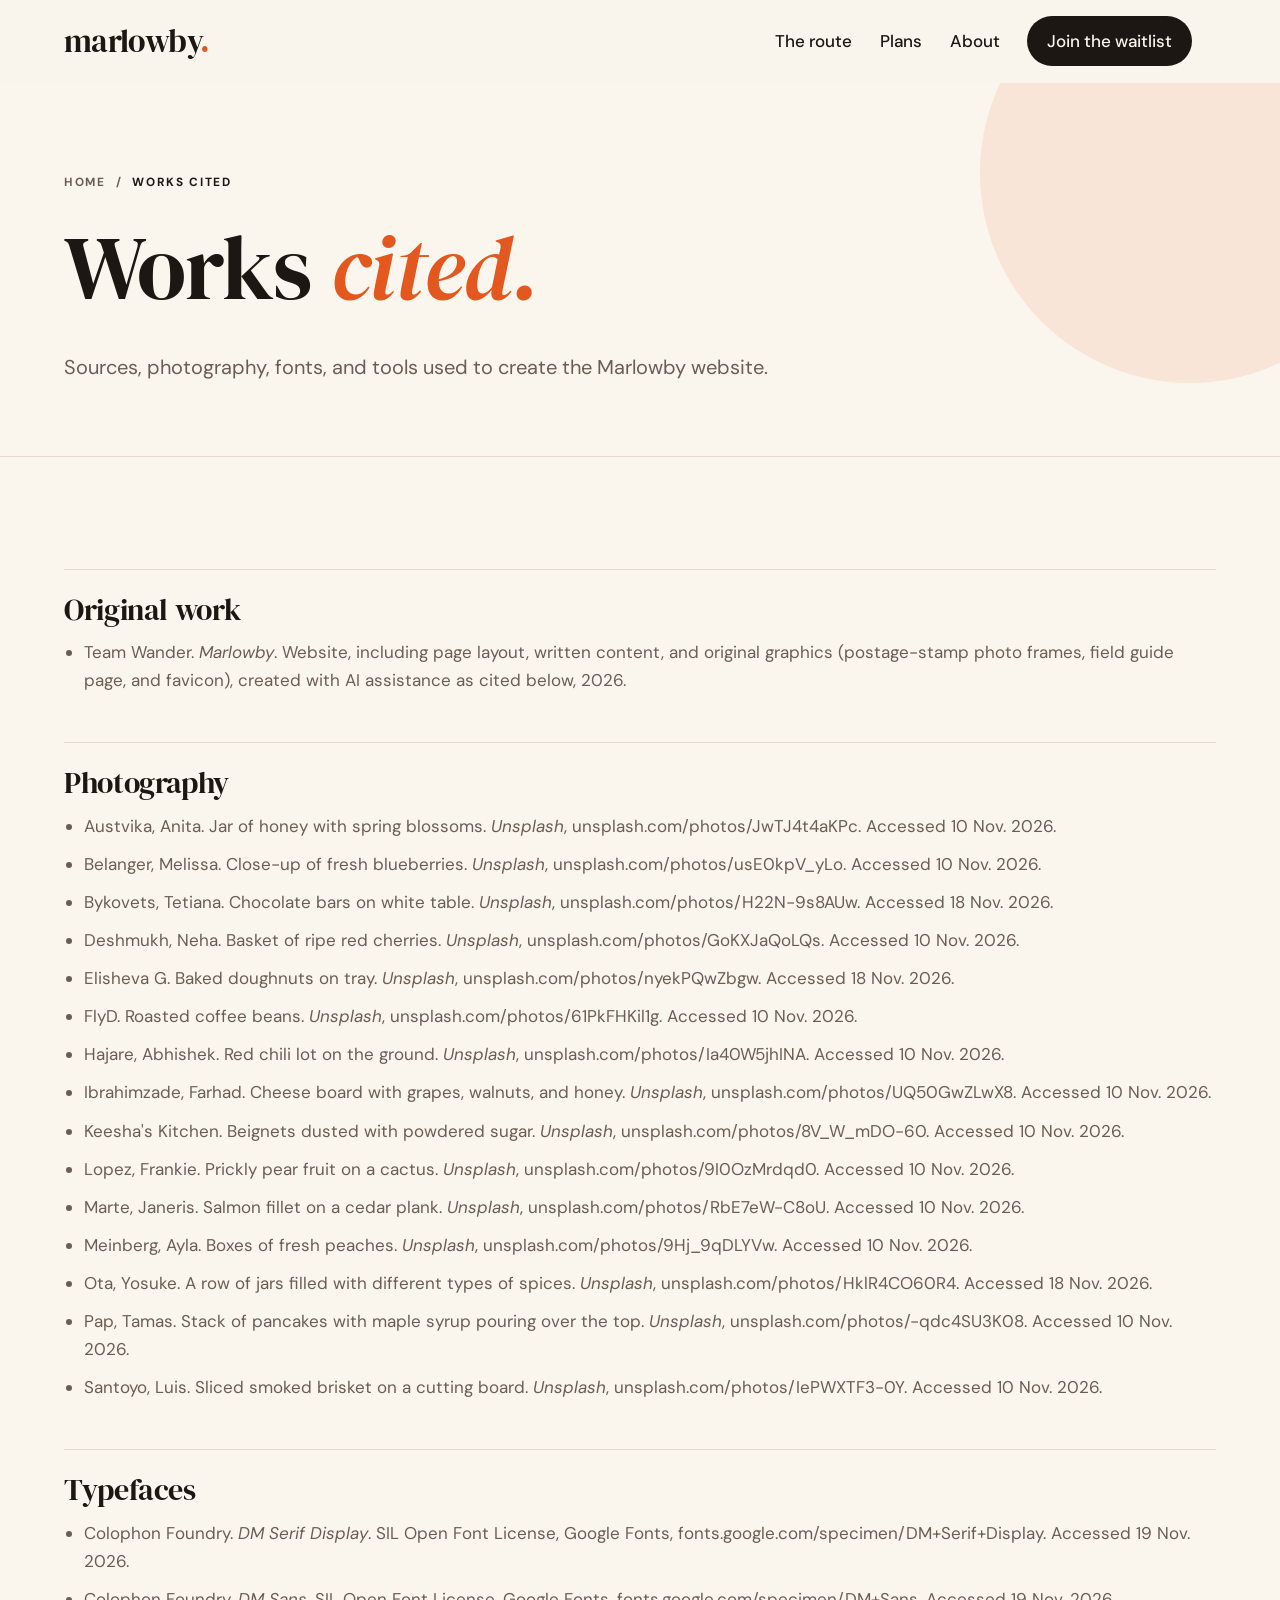
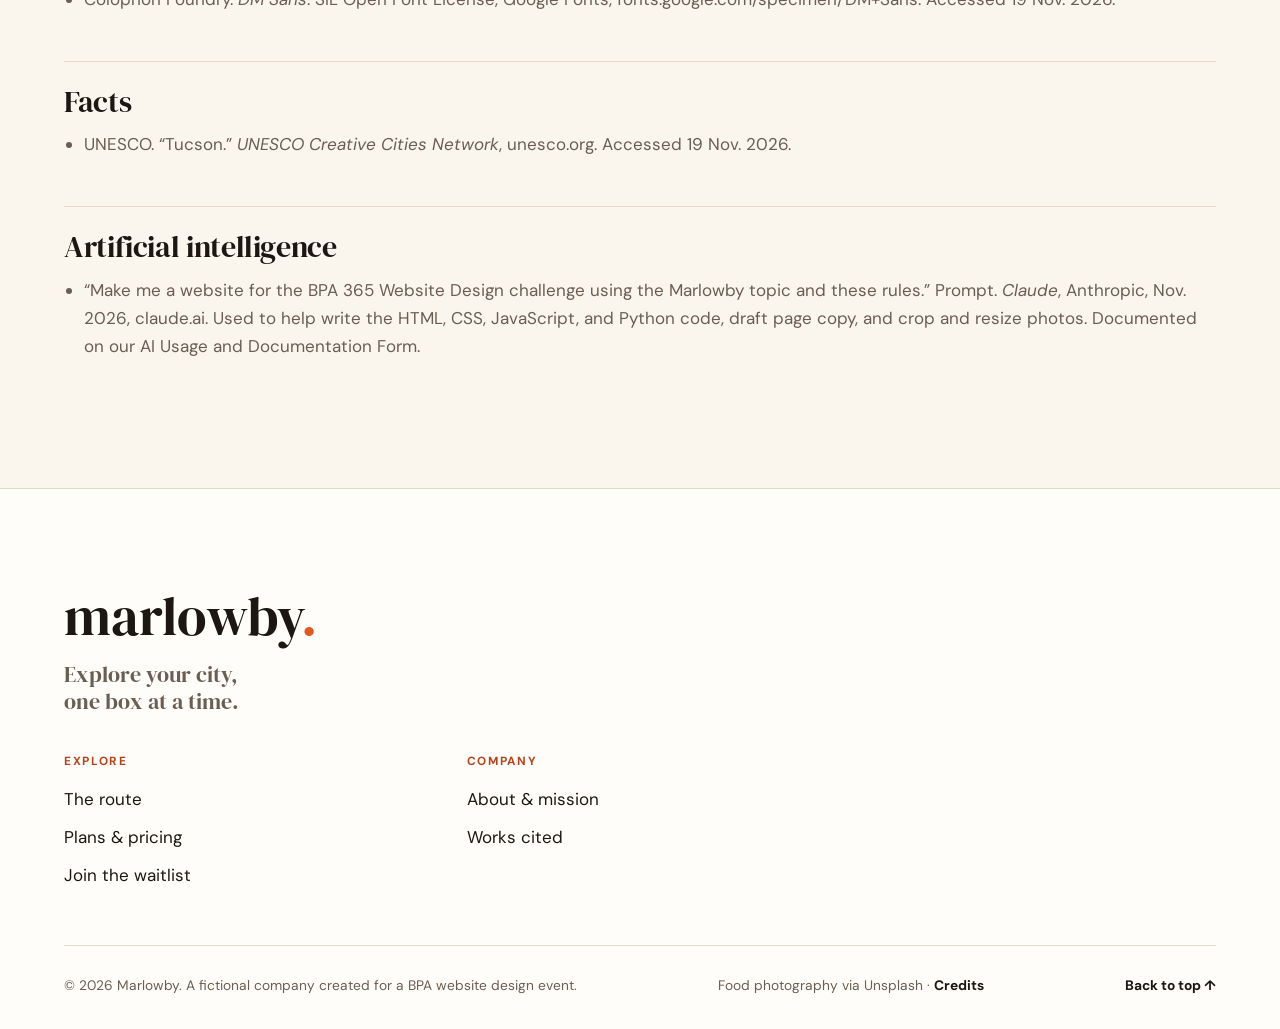
==== commit cbcac6b0: "Works Cited: update list of original graphics The route map was removed from the site, so it is no l" ====
--- a/works-cited.html
+++ b/works-cited.html
@@ -46,7 +46,7 @@
       <section class="section section-sm">
         <div class="inner narrow cited">
           <h2>Original work</h2>
-          <ul><li>Team Wander. <em>Marlowby</em>. Website, including page layout, written content, and original graphics (route map, postage-stamp photo frames, field guide illustration, and favicon), created with AI assistance as cited below, 2026.</li></ul>
+          <ul><li>Team Wander. <em>Marlowby</em>. Website, including page layout, written content, and original graphics (postage-stamp photo frames, field guide page, and favicon), created with AI assistance as cited below, 2026.</li></ul>
           <h2>Photography</h2>
           <ul>
             <li>Austvika, Anita. Jar of honey with spring blossoms. <em>Unsplash</em>, unsplash.com/photos/JwTJ4t4aKPc. Accessed 10 Nov. 2026.</li>
